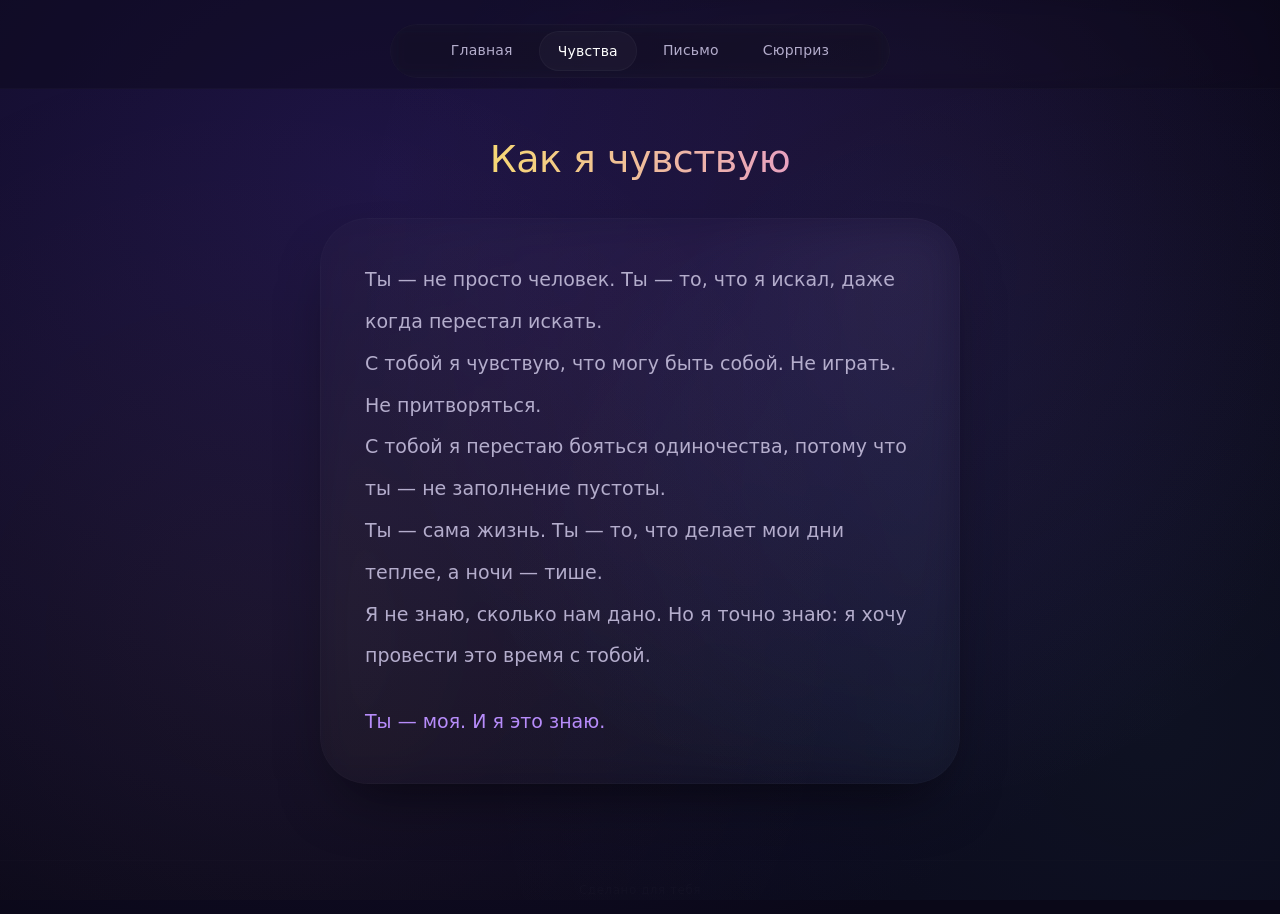
==== feelings.html @ f49f0ba8 "Add files via upload" ====
<!DOCTYPE html>
<html lang="ru">
<head>
    <meta charset="UTF-8" />
    <meta name="viewport" content="width=device-width, initial-scale=1.0" />
    <title>Чувства</title>
    <link rel="stylesheet" href="style.css" />
</head>
<body>
    <header>
        <nav>
            <a href="index.html">Главная</a>
            <a href="feelings.html" class="active">Чувства</a>
            <a href="letter.html">Письмо</a>
            <a href="surprise.html">Сюрприз</a>
        </nav>
    </header>

    <main class="page">
        <h2>Как я чувствую</h2>
        <div class="card">
            <p>Ты — не просто человек. Ты — то, что я искал, даже когда перестал искать.</p>
            <p>С тобой я чувствую, что могу быть собой. Не играть. Не притворяться.</p>
            <p>С тобой я перестаю бояться одиночества, потому что ты — не заполнение пустоты.</p>
            <p>Ты — сама жизнь. Ты — то, что делает мои дни теплее, а ночи — тише.</p>
            <p>Я не знаю, сколько нам дано. Но я точно знаю: я хочу провести это время с тобой.</p>
            <p style="margin-top: 24px; color: #b78cfa;">Ты — моя. И я это знаю.</p>
        </div>
    </main>

    <footer>
        <p>Сделано для тебя</p>
    </footer>

    <script src="script.js"></script>
</body>
</html>
---- style.css ----
*,
*::before,
*::after {
    margin: 0;
    padding: 0;
    box-sizing: border-box;
}

:root {
    --bg-start: #0a0818;
    --bg-end: #1a1138;
    --text-primary: #ece8f5;
    --text-secondary: #b4adcc;
    --accent-1: #f7d875;
    --accent-2: #e8a2c0;
    --accent-3: #b589fa;
    --accent-4: #6ad0fa;
}

html {
    scroll-behavior: smooth;
}

body {
    font-family: 'Inter', 'Segoe UI', system-ui, -apple-system, sans-serif;
    min-height: 100vh;
    background: radial-gradient(ellipse at 30% 20%, #1e1445, #0a0818 80%);
    color: var(--text-primary);
    display: flex;
    flex-direction: column;
    line-height: 1.6;
    opacity: 0;
    animation: bodyFade 1.2s ease forwards;
}

@keyframes bodyFade {
    0% {
        opacity: 0;
    }
    100% {
        opacity: 1;
    }
}

/* ===== ГРАДИЕНТНАЯ ПОДЛОЖКА (парящие блики) ===== */
body::before {
    content: '';
    position: fixed;
    inset: 0;
    z-index: -1;
    background:
        radial-gradient(circle at 70% 30%, rgba(183, 137, 250, 0.06) 0%, transparent 50%),
        radial-gradient(circle at 20% 70%, rgba(250, 216, 117, 0.04) 0%, transparent 50%),
        radial-gradient(circle at 90% 80%, rgba(106, 208, 250, 0.05) 0%, transparent 50%);
    pointer-events: none;
}

/* ===== ШАПКА И НАВИГАЦИЯ ===== */
header {
    padding: 24px 20px 10px;
    text-align: center;
    position: sticky;
    top: 0;
    backdrop-filter: blur(12px);
    background: rgba(10, 8, 24, 0.4);
    z-index: 10;
    border-bottom: 1px solid rgba(255, 255, 255, 0.02);
}

nav {
    display: flex;
    justify-content: center;
    gap: 8px;
    flex-wrap: wrap;
    max-width: 500px;
    margin: 0 auto;
    padding: 6px 10px;
    border-radius: 60px;
    background: rgba(255, 255, 255, 0.02);
    backdrop-filter: blur(8px);
    border: 1px solid rgba(255, 255, 255, 0.02);
}

nav a {
    color: var(--text-secondary);
    text-decoration: none;
    font-size: 14px;
    font-weight: 400;
    padding: 8px 18px;
    border-radius: 40px;
    transition: all 0.3s ease;
    letter-spacing: 0.2px;
}

nav a:hover {
    color: #fff;
    background: rgba(255, 255, 255, 0.02);
}

nav a.active {
    color: #fff;
    background: rgba(255, 255, 255, 0.03);
    border: 1px solid rgba(255, 255, 255, 0.03);
}

/* ===== ОСНОВНОЙ КОНТЕНТ ===== */
main {
    flex: 1;
    display: flex;
    flex-direction: column;
    align-items: center;
    justify-content: center;
    padding: 40px 20px 60px;
    max-width: 720px;
    margin: 0 auto;
    width: 100%;
}

/* ===== ГЛАВНАЯ ===== */
.hero h1 {
    font-size: clamp(52px, 12vw, 96px);
    font-weight: 600;
    letter-spacing: -1.5px;
    background: linear-gradient(135deg, var(--accent-1), var(--accent-2), var(--accent-3), var(--accent-4));
    background-size: 300% 300%;
    -webkit-background-clip: text;
    -webkit-text-fill-color: transparent;
    background-clip: text;
    animation: gradShift 8s ease-in-out infinite;
    margin-bottom: 18px;
    line-height: 1.1;
}

@keyframes gradShift {
    0%,
    100% {
        background-position: 0% 50%;
    }
    50% {
        background-position: 100% 50%;
    }
}

.hero p {
    font-size: clamp(17px, 2.2vw, 24px);
    color: var(--text-secondary);
    max-width: 540px;
    line-height: 1.9;
    font-weight: 300;
    margin-bottom: 8px;
}

/* ===== СТРАНИЦЫ ===== */
.page h2 {
    font-size: 38px;
    font-weight: 400;
    letter-spacing: -0.5px;
    background: linear-gradient(to right, var(--accent-1), var(--accent-2));
    -webkit-background-clip: text;
    -webkit-text-fill-color: transparent;
    background-clip: text;
    margin-bottom: 28px;
}

.card {
    background: rgba(255, 255, 255, 0.01);
    backdrop-filter: blur(20px);
    padding: 40px 44px;
    border-radius: 48px;
    border: 1px solid rgba(255, 255, 255, 0.02);
    max-width: 640px;
    width: 100%;
    font-size: 19px;
    line-height: 2.2;
    color: var(--text-secondary);
    box-shadow: 0 30px 60px -24px rgba(0, 0, 0, 0.6);
    transition: all 0.35s ease;
}

.card:hover {
    border-color: rgba(255, 255, 255, 0.03);
    box-shadow: 0 40px 80px -24px rgba(0, 0, 0, 0.7);
}

.letter p {
    font-size: 20px;
    line-height: 2.4;
    color: var(--text-secondary);
    font-weight: 300;
}

/* ===== КНОПКИ ===== */
.btn {
    display: inline-block;
    margin-top: 28px;
    padding: 14px 42px;
    border-radius: 60px;
    background: rgba(255, 255, 255, 0.02);
    backdrop-filter: blur(8px);
    border: 1px solid rgba(255, 255, 255, 0.03);
    color: #fff;
    font-size: 17px;
    font-weight: 400;
    text-decoration: none;
    cursor: pointer;
    transition: all 0.3s ease;
    letter-spacing: 0.3px;
}

.btn:hover {
    background: rgba(255, 255, 255, 0.03);
    transform: scale(1.02) translateY(-2px);
    border-color: rgba(255, 255, 255, 0.04);
}

/* ===== СЮРПРИЗ ===== */
.surprise #heartBtn {
    font-size: 72px;
    padding: 20px 50px;
    background: transparent;
    border: none;
    cursor: pointer;
    transition: all 0.3s ease;
    backdrop-filter: none;
}

.surprise #heartBtn:hover {
    transform: scale(1.12);
    text-shadow: 0 0 60px rgba(245, 87, 108, 0.1);
}

/* ===== ФУТЕР ===== */
footer {
    text-align: center;
    padding: 20px 20px 14px;
    font-size: 12px;
    color: rgba(255, 255, 255, 0.02);
    border-top: 1px solid rgba(255, 255, 255, 0.01);
    margin-top: 16px;
    letter-spacing: 0.5px;
}

/* ===== АДАПТИВ ===== */
@media (max-width: 600px) {
    header {
        padding: 16px 12px 8px;
    }
    nav {
        padding: 6px 8px;
        gap: 4px;
        border-radius: 40px;
    }
    nav a {
        font-size: 12px;
        padding: 6px 12px;
    }
    .card {
        padding: 24px 20px;
        font-size: 17px;
        border-radius: 32px;
        line-height: 2;
    }
    .surprise #heartBtn {
        font-size: 56px;
        padding: 14px 28px;
    }
    .page h2 {
        font-size: 30px;
    }
}

@media (max-width: 400px) {
    nav a {
        font-size: 11px;
        padding: 4px 10px;
    }
}
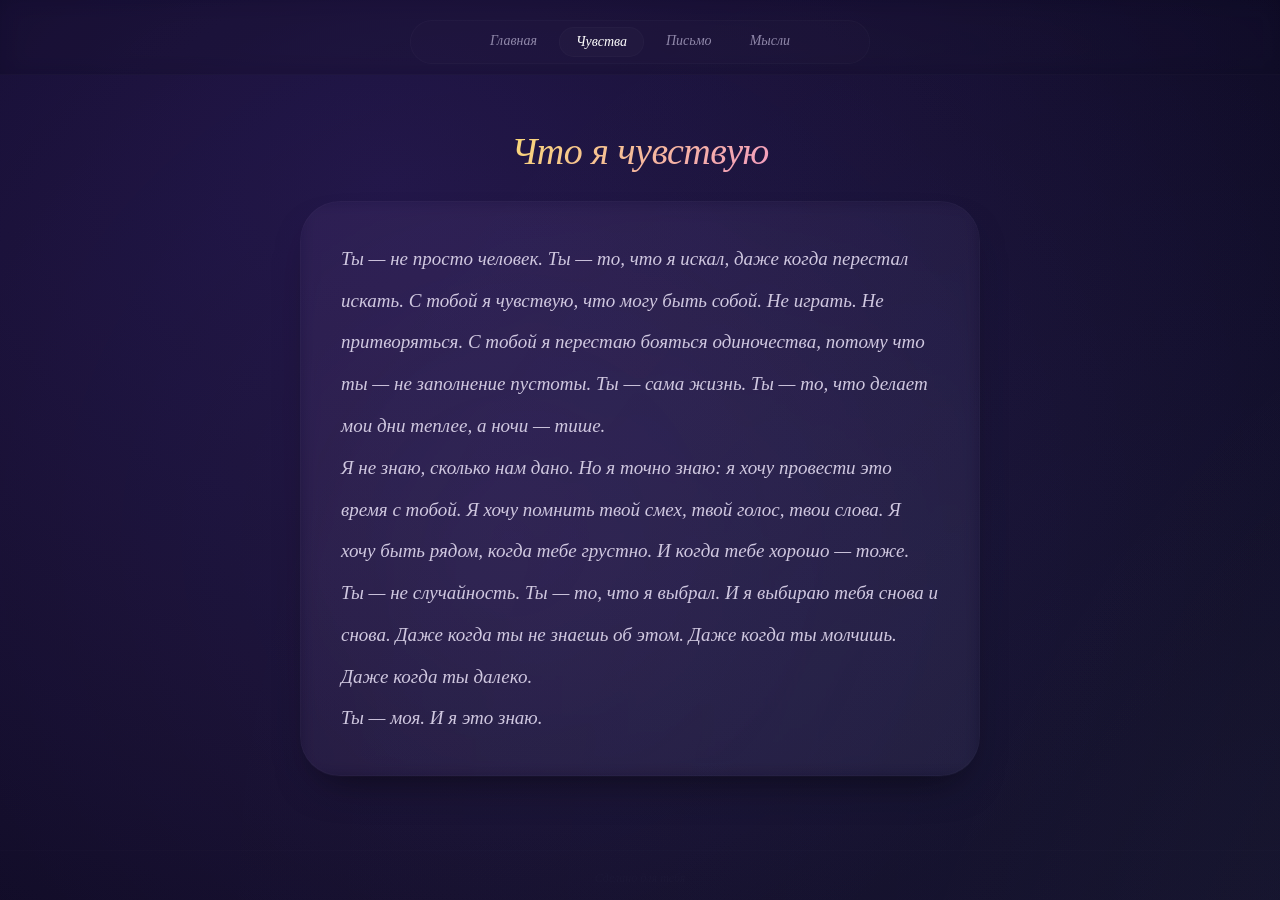
==== commit beaaf717: "Add files via upload" ====
--- a/feelings.html
+++ b/feelings.html
@@ -12,19 +12,17 @@
             <a href="index.html">Главная</a>
             <a href="feelings.html" class="active">Чувства</a>
             <a href="letter.html">Письмо</a>
-            <a href="surprise.html">Сюрприз</a>
+            <a href="thoughts.html">Мысли</a>
         </nav>
     </header>
 
     <main class="page">
-        <h2>Как я чувствую</h2>
+        <h2>Что я чувствую</h2>
         <div class="card">
-            <p>Ты — не просто человек. Ты — то, что я искал, даже когда перестал искать.</p>
-            <p>С тобой я чувствую, что могу быть собой. Не играть. Не притворяться.</p>
-            <p>С тобой я перестаю бояться одиночества, потому что ты — не заполнение пустоты.</p>
-            <p>Ты — сама жизнь. Ты — то, что делает мои дни теплее, а ночи — тише.</p>
-            <p>Я не знаю, сколько нам дано. Но я точно знаю: я хочу провести это время с тобой.</p>
-            <p style="margin-top: 24px; color: #b78cfa;">Ты — моя. И я это знаю.</p>
+            <p>Ты — не просто человек. Ты — то, что я искал, даже когда перестал искать. С тобой я чувствую, что могу быть собой. Не играть. Не притворяться. С тобой я перестаю бояться одиночества, потому что ты — не заполнение пустоты. Ты — сама жизнь. Ты — то, что делает мои дни теплее, а ночи — тише.</p>
+            <p>Я не знаю, сколько нам дано. Но я точно знаю: я хочу провести это время с тобой. Я хочу помнить твой смех, твой голос, твои слова. Я хочу быть рядом, когда тебе грустно. И когда тебе хорошо — тоже.</p>
+            <p>Ты — не случайность. Ты — то, что я выбрал. И я выбираю тебя снова и снова. Даже когда ты не знаешь об этом. Даже когда ты молчишь. Даже когда ты далеко.</p>
+            <p>Ты — моя. И я это знаю.</p>
         </div>
     </main>
 
--- a/style.css
+++ b/style.css
@@ -1,95 +1,82 @@
-*,
-*::before,
-*::after {
+/* ------------------------------
+   БАЗА
+------------------------------ */
+* {
     margin: 0;
     padding: 0;
     box-sizing: border-box;
 }
 
-:root {
-    --bg-start: #0a0818;
-    --bg-end: #1a1138;
-    --text-primary: #ece8f5;
-    --text-secondary: #b4adcc;
-    --accent-1: #f7d875;
-    --accent-2: #e8a2c0;
-    --accent-3: #b589fa;
-    --accent-4: #6ad0fa;
-}
-
-html {
-    scroll-behavior: smooth;
-}
-
 body {
-    font-family: 'Inter', 'Segoe UI', system-ui, -apple-system, sans-serif;
+    font-family: 'Georgia', 'Times New Roman', serif;
+    font-style: italic;
     min-height: 100vh;
-    background: radial-gradient(ellipse at 30% 20%, #1e1445, #0a0818 80%);
-    color: var(--text-primary);
+    background: radial-gradient(ellipse at 30% 20%, #1a1040, #0b0820 80%);
+    color: #f0eeff;
     display: flex;
     flex-direction: column;
-    line-height: 1.6;
-    opacity: 0;
-    animation: bodyFade 1.2s ease forwards;
+    overflow-x: hidden;
+    opacity: 0;
+    animation: bodyFade 1.8s ease forwards;
 }
 
 @keyframes bodyFade {
-    0% {
-        opacity: 0;
-    }
-    100% {
-        opacity: 1;
-    }
-}
-
-/* ===== ГРАДИЕНТНАЯ ПОДЛОЖКА (парящие блики) ===== */
+    to { opacity: 1; }
+}
+
 body::before {
     content: '';
     position: fixed;
     inset: 0;
     z-index: -1;
     background:
-        radial-gradient(circle at 70% 30%, rgba(183, 137, 250, 0.06) 0%, transparent 50%),
-        radial-gradient(circle at 20% 70%, rgba(250, 216, 117, 0.04) 0%, transparent 50%),
-        radial-gradient(circle at 90% 80%, rgba(106, 208, 250, 0.05) 0%, transparent 50%);
-    pointer-events: none;
-}
-
-/* ===== ШАПКА И НАВИГАЦИЯ ===== */
+        radial-gradient(circle at 20% 30%, rgba(200, 150, 255, 0.08) 0%, transparent 50%),
+        radial-gradient(circle at 80% 70%, rgba(255, 200, 150, 0.06) 0%, transparent 50%),
+        radial-gradient(circle at 50% 50%, rgba(100, 200, 255, 0.04) 0%, transparent 70%);
+    background-size: 200% 200%;
+    animation: gradientShift 12s ease-in-out infinite;
+}
+
+@keyframes gradientShift {
+    0% { background-position: 0% 0%; }
+    50% { background-position: 100% 100%; }
+    100% { background-position: 0% 0%; }
+}
+
+/* ===== ШАПКА ===== */
 header {
-    padding: 24px 20px 10px;
+    padding: 20px 20px 10px;
     text-align: center;
     position: sticky;
     top: 0;
+    z-index: 10;
+    background: rgba(11, 8, 32, 0.3);
     backdrop-filter: blur(12px);
-    background: rgba(10, 8, 24, 0.4);
-    z-index: 10;
     border-bottom: 1px solid rgba(255, 255, 255, 0.02);
 }
 
 nav {
     display: flex;
     justify-content: center;
-    gap: 8px;
+    gap: 6px;
     flex-wrap: wrap;
-    max-width: 500px;
+    max-width: 460px;
     margin: 0 auto;
-    padding: 6px 10px;
+    padding: 6px 8px;
     border-radius: 60px;
-    background: rgba(255, 255, 255, 0.02);
-    backdrop-filter: blur(8px);
+    background: rgba(255, 255, 255, 0.01);
     border: 1px solid rgba(255, 255, 255, 0.02);
 }
 
 nav a {
-    color: var(--text-secondary);
+    color: #9088aa;
     text-decoration: none;
     font-size: 14px;
     font-weight: 400;
-    padding: 8px 18px;
+    padding: 6px 16px;
     border-radius: 40px;
-    transition: all 0.3s ease;
-    letter-spacing: 0.2px;
+    transition: all 0.4s ease;
+    font-style: italic;
 }
 
 nav a:hover {
@@ -99,11 +86,11 @@
 
 nav a.active {
     color: #fff;
-    background: rgba(255, 255, 255, 0.03);
-    border: 1px solid rgba(255, 255, 255, 0.03);
-}
-
-/* ===== ОСНОВНОЙ КОНТЕНТ ===== */
+    background: rgba(255, 255, 255, 0.02);
+    border: 1px solid rgba(255, 255, 255, 0.02);
+}
+
+/* ===== КОНТЕНТ ===== */
 main {
     flex: 1;
     display: flex;
@@ -118,115 +105,125 @@
 
 /* ===== ГЛАВНАЯ ===== */
 .hero h1 {
-    font-size: clamp(52px, 12vw, 96px);
+    font-size: clamp(48px, 12vw, 96px);
     font-weight: 600;
     letter-spacing: -1.5px;
-    background: linear-gradient(135deg, var(--accent-1), var(--accent-2), var(--accent-3), var(--accent-4));
+    background: linear-gradient(135deg, #f9d976, #f39cbf, #b78cfa, #6dd5fa);
     background-size: 300% 300%;
     -webkit-background-clip: text;
     -webkit-text-fill-color: transparent;
     background-clip: text;
-    animation: gradShift 8s ease-in-out infinite;
-    margin-bottom: 18px;
-    line-height: 1.1;
-}
-
-@keyframes gradShift {
-    0%,
-    100% {
-        background-position: 0% 50%;
-    }
-    50% {
-        background-position: 100% 50%;
-    }
+    animation: textShimmer 6s ease-in-out infinite, fadeUp 1s ease forwards;
+    animation-delay: 0s, 0.2s;
+    font-style: italic;
+}
+
+@keyframes textShimmer {
+    0%, 100% { background-position: 0% 50%; }
+    50% { background-position: 100% 50%; }
 }
 
 .hero p {
     font-size: clamp(17px, 2.2vw, 24px);
-    color: var(--text-secondary);
-    max-width: 540px;
+    color: #c8c0d8;
+    max-width: 600px;
     line-height: 1.9;
     font-weight: 300;
-    margin-bottom: 8px;
-}
+    opacity: 0;
+    animation: fadeUp 1s ease forwards;
+    font-style: italic;
+}
+
+.hero p:nth-of-type(1) { animation-delay: 0.4s; }
+.hero p:nth-of-type(2) { animation-delay: 0.6s; }
+.hero p:nth-of-type(3) { animation-delay: 0.8s; }
+.hero p:nth-of-type(4) { animation-delay: 1.0s; }
+.hero p:nth-of-type(5) { animation-delay: 1.2s; }
 
 /* ===== СТРАНИЦЫ ===== */
 .page h2 {
     font-size: 38px;
     font-weight: 400;
     letter-spacing: -0.5px;
-    background: linear-gradient(to right, var(--accent-1), var(--accent-2));
+    margin-bottom: 28px;
+    background: linear-gradient(135deg, #f9d976, #f39cbf, #b78cfa);
+    background-size: 200% 200%;
     -webkit-background-clip: text;
     -webkit-text-fill-color: transparent;
     background-clip: text;
-    margin-bottom: 28px;
+    animation: textShimmer 6s ease-in-out infinite, fadeUp 1s ease forwards;
+    animation-delay: 0s, 0.2s;
+    font-style: italic;
 }
 
 .card {
     background: rgba(255, 255, 255, 0.01);
-    backdrop-filter: blur(20px);
-    padding: 40px 44px;
-    border-radius: 48px;
-    border: 1px solid rgba(255, 255, 255, 0.02);
-    max-width: 640px;
+    backdrop-filter: blur(8px);
+    padding: 36px 40px;
+    border-radius: 40px;
+    border: 1px solid rgba(255, 255, 255, 0.02);
     width: 100%;
     font-size: 19px;
     line-height: 2.2;
-    color: var(--text-secondary);
-    box-shadow: 0 30px 60px -24px rgba(0, 0, 0, 0.6);
-    transition: all 0.35s ease;
-}
-
-.card:hover {
-    border-color: rgba(255, 255, 255, 0.03);
-    box-shadow: 0 40px 80px -24px rgba(0, 0, 0, 0.7);
-}
-
-.letter p {
-    font-size: 20px;
-    line-height: 2.4;
-    color: var(--text-secondary);
-    font-weight: 300;
-}
+    color: #d0c8e0;
+    box-shadow: 0 20px 40px -20px rgba(0, 0, 0, 0.6);
+    opacity: 0;
+    animation: fadeUp 1s ease forwards;
+    animation-delay: 0.4s;
+    font-style: italic;
+}
+
+.card p {
+    opacity: 0;
+    animation: fadeUp 0.8s ease forwards;
+    font-style: italic;
+}
+
+.card p:nth-of-type(1) { animation-delay: 0.6s; }
+.card p:nth-of-type(2) { animation-delay: 0.8s; }
+.card p:nth-of-type(3) { animation-delay: 1.0s; }
+.card p:nth-of-type(4) { animation-delay: 1.2s; }
+.card p:nth-of-type(5) { animation-delay: 1.4s; }
 
 /* ===== КНОПКИ ===== */
 .btn {
     display: inline-block;
     margin-top: 28px;
-    padding: 14px 42px;
+    padding: 12px 36px;
     border-radius: 60px;
-    background: rgba(255, 255, 255, 0.02);
-    backdrop-filter: blur(8px);
-    border: 1px solid rgba(255, 255, 255, 0.03);
+    background: rgba(255, 255, 255, 0.01);
+    border: 1px solid rgba(255, 255, 255, 0.02);
     color: #fff;
     font-size: 17px;
     font-weight: 400;
     text-decoration: none;
-    cursor: pointer;
-    transition: all 0.3s ease;
-    letter-spacing: 0.3px;
+    transition: all 0.4s ease;
+    opacity: 0;
+    animation: fadeUp 1s ease forwards;
+    animation-delay: 1.2s;
+    font-style: italic;
 }
 
 .btn:hover {
-    background: rgba(255, 255, 255, 0.03);
-    transform: scale(1.02) translateY(-2px);
-    border-color: rgba(255, 255, 255, 0.04);
+    background: rgba(255, 255, 255, 0.02);
+    transform: scale(1.02);
+    box-shadow: 0 0 40px rgba(183, 140, 250, 0.06);
 }
 
 /* ===== СЮРПРИЗ ===== */
 .surprise #heartBtn {
     font-size: 72px;
-    padding: 20px 50px;
+    padding: 16px 40px;
     background: transparent;
     border: none;
     cursor: pointer;
     transition: all 0.3s ease;
-    backdrop-filter: none;
+    animation: fadeUp 1s ease forwards;
+    animation-delay: 0.4s;
 }
 
 .surprise #heartBtn:hover {
-    transform: scale(1.12);
-    text-shadow: 0 0 60px rgba(245, 87, 108, 0.1);
+    transform: scale(1.08);
 }
 
 /* ===== ФУТЕР ===== */
@@ -236,42 +233,41 @@
     font-size: 12px;
     color: rgba(255, 255, 255, 0.02);
     border-top: 1px solid rgba(255, 255, 255, 0.01);
-    margin-top: 16px;
-    letter-spacing: 0.5px;
+    font-style: italic;
+}
+
+/* ===== АНИМАЦИИ ===== */
+@keyframes fadeUp {
+    from {
+        opacity: 0;
+        transform: translateY(24px);
+    }
+    to {
+        opacity: 1;
+        transform: translateY(0);
+    }
 }
 
 /* ===== АДАПТИВ ===== */
 @media (max-width: 600px) {
-    header {
-        padding: 16px 12px 8px;
-    }
     nav {
-        padding: 6px 8px;
-        gap: 4px;
-        border-radius: 40px;
+        padding: 4px 6px;
+        gap: 2px;
     }
     nav a {
         font-size: 12px;
-        padding: 6px 12px;
+        padding: 4px 12px;
     }
     .card {
         padding: 24px 20px;
-        font-size: 17px;
-        border-radius: 32px;
-        line-height: 2;
+        font-size: 16px;
+        border-radius: 28px;
     }
     .surprise #heartBtn {
         font-size: 56px;
-        padding: 14px 28px;
+        padding: 12px 24px;
     }
     .page h2 {
-        font-size: 30px;
-    }
-}
-
-@media (max-width: 400px) {
-    nav a {
-        font-size: 11px;
-        padding: 4px 10px;
+        font-size: 28px;
     }
 }
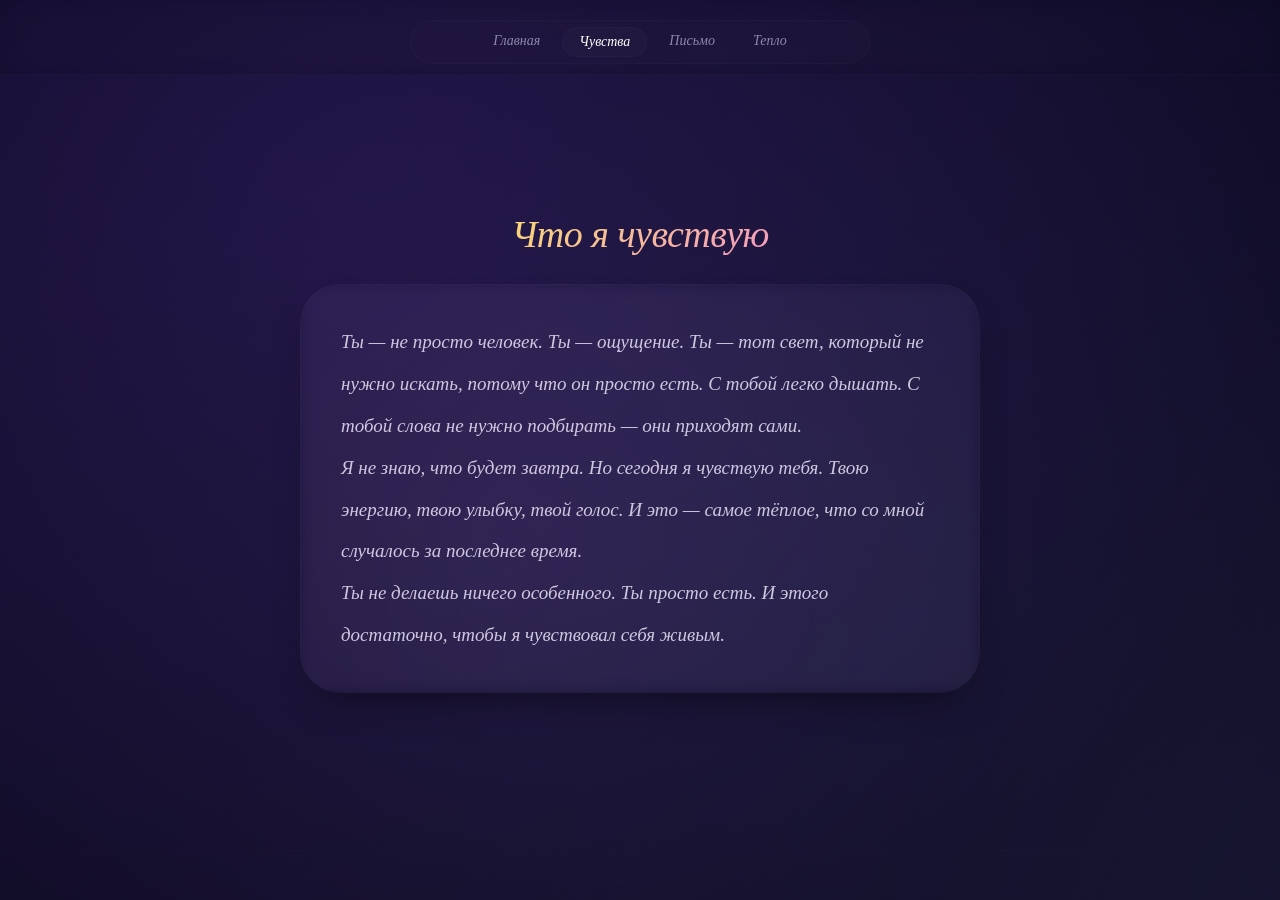
==== commit 842b30be: "Add files via upload" ====
--- a/feelings.html
+++ b/feelings.html
@@ -12,22 +12,21 @@
             <a href="index.html">Главная</a>
             <a href="feelings.html" class="active">Чувства</a>
             <a href="letter.html">Письмо</a>
-            <a href="thoughts.html">Мысли</a>
+            <a href="warmth.html">Тепло</a>
         </nav>
     </header>
 
     <main class="page">
         <h2>Что я чувствую</h2>
         <div class="card">
-            <p>Ты — не просто человек. Ты — то, что я искал, даже когда перестал искать. С тобой я чувствую, что могу быть собой. Не играть. Не притворяться. С тобой я перестаю бояться одиночества, потому что ты — не заполнение пустоты. Ты — сама жизнь. Ты — то, что делает мои дни теплее, а ночи — тише.</p>
-            <p>Я не знаю, сколько нам дано. Но я точно знаю: я хочу провести это время с тобой. Я хочу помнить твой смех, твой голос, твои слова. Я хочу быть рядом, когда тебе грустно. И когда тебе хорошо — тоже.</p>
-            <p>Ты — не случайность. Ты — то, что я выбрал. И я выбираю тебя снова и снова. Даже когда ты не знаешь об этом. Даже когда ты молчишь. Даже когда ты далеко.</p>
-            <p>Ты — моя. И я это знаю.</p>
+            <p>Ты — не просто человек. Ты — ощущение. Ты — тот свет, который не нужно искать, потому что он просто есть. С тобой легко дышать. С тобой слова не нужно подбирать — они приходят сами.</p>
+            <p>Я не знаю, что будет завтра. Но сегодня я чувствую тебя. Твою энергию, твою улыбку, твой голос. И это — самое тёплое, что со мной случалось за последнее время.</p>
+            <p>Ты не делаешь ничего особенного. Ты просто есть. И этого достаточно, чтобы я чувствовал себя живым.</p>
         </div>
     </main>
 
     <footer>
-        <p>Сделано для тебя</p>
+        <p>Сделано с теплом</p>
     </footer>
 
     <script src="script.js"></script>
--- a/style.css
+++ b/style.css
@@ -1,6 +1,3 @@
-/* ------------------------------
-   БАЗА
------------------------------- */
 * {
     margin: 0;
     padding: 0;
@@ -15,7 +12,6 @@
     color: #f0eeff;
     display: flex;
     flex-direction: column;
-    overflow-x: hidden;
     opacity: 0;
     animation: bodyFade 1.8s ease forwards;
 }
@@ -34,7 +30,7 @@
         radial-gradient(circle at 80% 70%, rgba(255, 200, 150, 0.06) 0%, transparent 50%),
         radial-gradient(circle at 50% 50%, rgba(100, 200, 255, 0.04) 0%, transparent 70%);
     background-size: 200% 200%;
-    animation: gradientShift 12s ease-in-out infinite;
+    animation: gradientShift 14s ease-in-out infinite;
 }
 
 @keyframes gradientShift {
@@ -43,7 +39,6 @@
     100% { background-position: 0% 0%; }
 }
 
-/* ===== ШАПКА ===== */
 header {
     padding: 20px 20px 10px;
     text-align: center;
@@ -90,7 +85,6 @@
     border: 1px solid rgba(255, 255, 255, 0.02);
 }
 
-/* ===== КОНТЕНТ ===== */
 main {
     flex: 1;
     display: flex;
@@ -103,9 +97,8 @@
     width: 100%;
 }
 
-/* ===== ГЛАВНАЯ ===== */
 .hero h1 {
-    font-size: clamp(48px, 12vw, 96px);
+    font-size: clamp(48px, 12vw, 80px);
     font-weight: 600;
     letter-spacing: -1.5px;
     background: linear-gradient(135deg, #f9d976, #f39cbf, #b78cfa, #6dd5fa);
@@ -113,12 +106,12 @@
     -webkit-background-clip: text;
     -webkit-text-fill-color: transparent;
     background-clip: text;
-    animation: textShimmer 6s ease-in-out infinite, fadeUp 1s ease forwards;
+    animation: shimmer 6s ease-in-out infinite, fadeUp 1s ease forwards;
     animation-delay: 0s, 0.2s;
     font-style: italic;
 }
 
-@keyframes textShimmer {
+@keyframes shimmer {
     0%, 100% { background-position: 0% 50%; }
     50% { background-position: 100% 50%; }
 }
@@ -136,11 +129,7 @@
 
 .hero p:nth-of-type(1) { animation-delay: 0.4s; }
 .hero p:nth-of-type(2) { animation-delay: 0.6s; }
-.hero p:nth-of-type(3) { animation-delay: 0.8s; }
-.hero p:nth-of-type(4) { animation-delay: 1.0s; }
-.hero p:nth-of-type(5) { animation-delay: 1.2s; }
-
-/* ===== СТРАНИЦЫ ===== */
+
 .page h2 {
     font-size: 38px;
     font-weight: 400;
@@ -151,7 +140,7 @@
     -webkit-background-clip: text;
     -webkit-text-fill-color: transparent;
     background-clip: text;
-    animation: textShimmer 6s ease-in-out infinite, fadeUp 1s ease forwards;
+    animation: shimmer 6s ease-in-out infinite, fadeUp 1s ease forwards;
     animation-delay: 0s, 0.2s;
     font-style: italic;
 }
@@ -182,10 +171,7 @@
 .card p:nth-of-type(1) { animation-delay: 0.6s; }
 .card p:nth-of-type(2) { animation-delay: 0.8s; }
 .card p:nth-of-type(3) { animation-delay: 1.0s; }
-.card p:nth-of-type(4) { animation-delay: 1.2s; }
-.card p:nth-of-type(5) { animation-delay: 1.4s; }
-
-/* ===== КНОПКИ ===== */
+
 .btn {
     display: inline-block;
     margin-top: 28px;
@@ -210,23 +196,6 @@
     box-shadow: 0 0 40px rgba(183, 140, 250, 0.06);
 }
 
-/* ===== СЮРПРИЗ ===== */
-.surprise #heartBtn {
-    font-size: 72px;
-    padding: 16px 40px;
-    background: transparent;
-    border: none;
-    cursor: pointer;
-    transition: all 0.3s ease;
-    animation: fadeUp 1s ease forwards;
-    animation-delay: 0.4s;
-}
-
-.surprise #heartBtn:hover {
-    transform: scale(1.08);
-}
-
-/* ===== ФУТЕР ===== */
 footer {
     text-align: center;
     padding: 20px 20px 14px;
@@ -236,7 +205,6 @@
     font-style: italic;
 }
 
-/* ===== АНИМАЦИИ ===== */
 @keyframes fadeUp {
     from {
         opacity: 0;
@@ -248,7 +216,6 @@
     }
 }
 
-/* ===== АДАПТИВ ===== */
 @media (max-width: 600px) {
     nav {
         padding: 4px 6px;
@@ -263,10 +230,6 @@
         font-size: 16px;
         border-radius: 28px;
     }
-    .surprise #heartBtn {
-        font-size: 56px;
-        padding: 12px 24px;
-    }
     .page h2 {
         font-size: 28px;
     }
